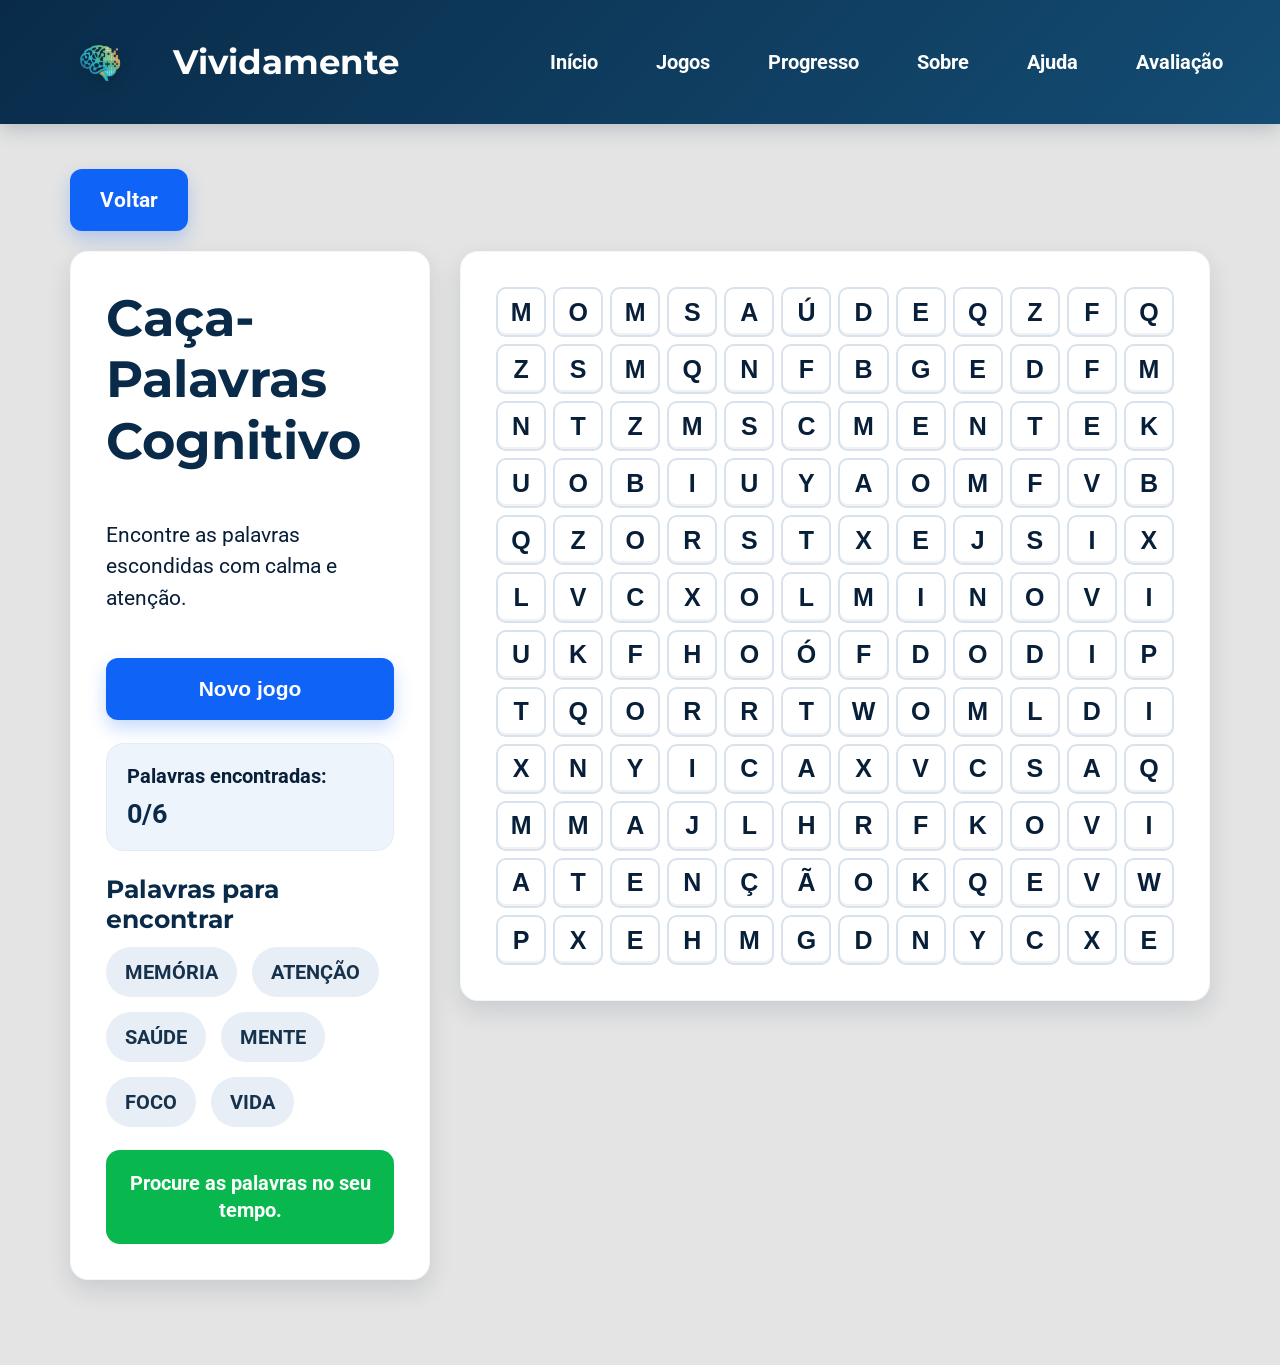
==== cacapalavras.html @ 714f973c "Vividamente" ====
<!DOCTYPE html>
<html lang="pt-br">
<head>
  <meta charset="UTF-8">
  <meta name="viewport" content="width=device-width, initial-scale=1.0">
  <title>Vividamente - Caça-Palavras Cognitivo</title>
  <link rel="stylesheet" href="styles.css">
</head>
<body>
  <header>
    <a class="brand" href="index.html" aria-label="Vividamente - Início">
      <img src="assets/logo-vividamente.png" alt="">
      <span>Vividamente</span>
    </a>
    <nav aria-label="Menu principal">
      <ul>
        <li><a href="index.html">Início</a></li>
        <li><a href="jogos.html">Jogos</a></li>
        <li><a href="progresso.html">Progresso</a></li>
        <li><a href="sobre.html">Sobre</a></li>
        <li><a href="ajuda.html">Ajuda</a></li>
        <li><a href="avaliacao.php">Avaliação</a></li>
      </ul>
    </nav>
  </header>
  <main>
    <div class="container">
      <a href="jogos.html" class="btn back-btn">Voltar</a>
      <section class="word-search-layout" aria-labelledby="word-search-title">
        <div class="card word-search-info">
          <h1 id="word-search-title">Caça-Palavras Cognitivo</h1>
          <p>Encontre as palavras escondidas com calma e atenção.</p>
          <button class="btn" id="new-word-game" type="button">Novo jogo</button>
          <div class="word-search-progress">
            <strong>Palavras encontradas:</strong>
            <span><span id="words-found">0</span>/<span id="words-total">0</span></span>
          </div>
          <div>
            <h2>Palavras para encontrar</h2>
            <ul class="word-list" id="word-list"></ul>
          </div>
          <div id="word-status" class="message word-message" role="status" aria-live="polite">
            Procure as palavras no seu tempo.
          </div>
        </div>
        <div class="card word-board-card">
          <div class="word-grid" id="word-grid" aria-label="Grade de letras do Caça-Palavras"></div>
        </div>
      </section>
    </div>
  </main>
  <script src="cacapalavras.js"></script>
</body>
</html>
---- styles.css ----
/*
 * Estilos globais para a plataforma Vividamente.
 * Paleta de cores: azul profundo, cinza claro, branco para cartoes, verde e vermelho suaves.
 * Tipografia: Montserrat/Inter/Open Sans para titulos, Roboto/Inter/Open Sans para textos.
 * Foco em acessibilidade com tamanhos de fonte grandes, alto contraste e botoes generosos.
 */

/* Importacao das fontes do Google */
@import url('https://fonts.googleapis.com/css2?family=Montserrat:wght@700&family=Inter:wght@400;700&family=Roboto:wght@400;700&display=swap');

/* Variaveis de cor para manutencao e contraste consistente */
:root {
  --color-primary: #1A5276;      /* Azul profundo */
  --color-background: #F4F6F7;   /* Cinza claro */
  --color-card: #FFFFFF;         /* Branco para cartoes */
  --color-success: #2ECC71;      /* Verde suave para feedback positivo */
  --color-error: #E74C3C;        /* Vermelho suave para erros e alertas */
  --color-text: #0D1B2A;         /* Tom escuro para textos principais */
  --color-subtext: #4A6670;      /* Tom acinzentado para subtitulos */
  --border-radius: 12px;
  --box-shadow: 0 4px 8px rgba(0, 0, 0, 0.05);
}

html, body {
  margin: 0;
  padding: 0;
  font-size: 18px; /* Corpo do texto no minimo 18px */
  font-family: 'Roboto', 'Inter', sans-serif;
  background-color: var(--color-background);
  color: var(--color-text);
}

* {
  box-sizing: border-box;
}

h1, h2, h3, h4, h5, h6 {
  font-family: 'Montserrat', 'Inter', sans-serif;
  margin: 0 0 0.5em;
  line-height: 1.2;
  color: var(--color-primary);
}

p {
  margin: 0 0 1em;
  line-height: 1.5;
  color: var(--color-text);
}

a {
  color: var(--color-primary);
  text-decoration: none;
}

header {
  background-color: var(--color-primary);
  padding: 1.2rem;
  display: flex;
  align-items: center;
  justify-content: space-between;
  color: #FFF;
}

header .logo {
  font-size: 1.5rem;
  font-weight: 700;
}

.brand {
  align-items: center;
  color: #FFF;
  display: inline-flex;
  gap: 0.65rem;
  font-family: 'Montserrat', 'Inter', sans-serif;
  font-size: 1.5rem;
  font-weight: 700;
}

.brand img {
  width: 46px;
  height: 46px;
  object-fit: contain;
  filter: drop-shadow(0 3px 6px rgba(0, 0, 0, 0.22));
}

nav ul {
  list-style: none;
  display: flex;
  gap: 1.2rem;
  margin: 0;
  padding: 0;
}

nav a {
  color: #FFF;
  font-weight: 500;
  transition: opacity 0.2s;
}

nav a:hover,
nav a:focus {
  opacity: 0.8;
}

.container {
  max-width: 1200px;
  margin: 0 auto;
  padding: 2rem 1rem;
}

/* Botoes grandes e acessiveis */
.btn {
  display: inline-block;
  background-color: var(--color-primary);
  color: #FFF;
  padding: 1rem 2rem;
  font-size: 1.1rem;
  border: none;
  border-radius: var(--border-radius);
  box-shadow: var(--box-shadow);
  cursor: pointer;
  transition: background-color 0.3s, transform 0.1s;
}

.btn:hover,
.btn:focus {
  background-color: #154360;
}

.btn:active {
  transform: translateY(1px);
}

/* Cards reutilizaveis */
.card {
  background-color: var(--color-card);
  border-radius: var(--border-radius);
  box-shadow: var(--box-shadow);
  padding: 1.5rem;
  margin-bottom: 2rem;
}

/* Layout de grade para dashboards */
.grid {
  display: grid;
  gap: 2rem;
}

/* Ajustes responsivos */
@media (min-width: 600px) {
  .grid-two {
    grid-template-columns: repeat(2, 1fr);
  }
}

@media (min-width: 900px) {
  .grid-three {
    grid-template-columns: repeat(3, 1fr);
  }
}

/* Hero Section */
.hero {
  background-color: var(--color-primary);
  color: #FFF;
  padding: 4rem 2rem;
  text-align: center;
  border-radius: 0 0 var(--border-radius) var(--border-radius);
}

.hero h1 {
  font-size: 2.5rem;
  margin-bottom: 1rem;
}

.hero p {
  font-size: 1.3rem;
  margin-bottom: 2rem;
  color: #EAF2F8;
}

.hero .btn {
  font-size: 1.2rem;
  padding: 1.2rem 2.5rem;
}

/* Dashboard de jogos */
.game-card {
  display: flex;
  flex-direction: column;
  align-items: center;
  text-align: center;
}

.game-card img,
.game-card svg {
  width: 80px;
  height: 80px;
  margin-bottom: 1rem;
  fill: var(--color-primary);
}

.game-card h3 {
  font-size: 1.5rem;
  margin-bottom: 0.5rem;
}

.game-card p {
  font-size: 1rem;
  margin-bottom: 1rem;
}

.game-card .btn {
  width: 100%;
  height: 56px; /* Altura minima de 56px conforme diretriz */
}

.checkers-card-icon {
  position: relative;
  width: 82px;
  height: 82px;
  margin-bottom: 1rem;
  background:
    linear-gradient(45deg, #E8EEF5 25%, transparent 25%),
    linear-gradient(-45deg, #E8EEF5 25%, transparent 25%),
    linear-gradient(45deg, transparent 75%, #E8EEF5 75%),
    linear-gradient(-45deg, transparent 75%, #E8EEF5 75%);
  background-color: var(--color-primary);
  background-position: 0 0, 0 41px, 41px -41px, -41px 0;
  background-size: 82px 82px;
  border-radius: 16px;
  box-shadow: var(--box-shadow);
}

.checkers-card-icon span {
  position: absolute;
  width: 28px;
  height: 28px;
  border-radius: 50%;
  box-shadow: inset 0 -4px 0 rgba(13, 27, 42, 0.18);
}

.checkers-card-icon span:first-child {
  left: 12px;
  top: 12px;
  background-color: #FFFFFF;
}

.checkers-card-icon span:last-child {
  right: 12px;
  bottom: 12px;
  background-color: #2ECC71;
}

.tic-card-icon {
  display: grid;
  grid-template-columns: repeat(2, 1fr);
  gap: 5px;
  width: 82px;
  height: 82px;
  margin-bottom: 1rem;
  padding: 7px;
  background-color: #FFF;
  border-radius: 16px;
  box-shadow: var(--box-shadow);
}

.tic-card-icon span {
  display: grid;
  place-items: center;
  background-color: #F4F6F7;
  border: 1px solid #D8E2EC;
  border-radius: 8px;
  font-size: 1.25rem;
  font-weight: 700;
}

.tic-card-icon span:nth-child(odd) {
  color: #2563EB;
}

.tic-card-icon span:nth-child(even) {
  color: #E11D48;
}

.crossword-card-icon {
  display: grid;
  grid-template-columns: repeat(3, 1fr);
  gap: 3px;
  width: 82px;
  height: 82px;
  margin-bottom: 1rem;
  padding: 6px;
  background-color: #FFF;
  border-radius: 16px;
  box-shadow: var(--box-shadow);
}

.crossword-card-icon span {
  display: grid;
  place-items: center;
  background-color: #F4F6F7;
  border: 1px solid #D8E2EC;
  border-radius: 6px;
  color: var(--color-primary);
  font-size: 1rem;
  font-weight: 700;
}

.crossword-card-icon span:empty {
  background-color: #17324D;
  border-color: #17324D;
}

.genius-card-icon {
  position: relative;
  display: grid;
  grid-template-columns: repeat(2, 1fr);
  gap: 3px;
  width: 74px;
  height: 74px;
  margin-bottom: 1rem;
  padding: 5px;
  background-color: #FFF;
  border-radius: 18px;
  box-shadow: var(--box-shadow);
}

.genius-icon-part {
  display: block;
}

.icon-red {
  background-color: #FF2D3D;
  border-radius: 14px 0 0 0;
}

.icon-green {
  background-color: #07C85C;
  border-radius: 0 14px 0 0;
}

.icon-yellow {
  background-color: #FFC400;
  border-radius: 0 0 0 14px;
}

.icon-blue {
  background-color: #2F80ED;
  border-radius: 0 0 14px 0;
}

.genius-icon-center {
  position: absolute;
  left: 50%;
  top: 50%;
  width: 24px;
  height: 24px;
  background-color: #12304A;
  border: 4px solid #FFF;
  border-radius: 50%;
  transform: translate(-50%, -50%);
}

/* Pagina do jogo da memoria */
.memory-container {
  display: flex;
  flex-direction: column;
  gap: 1rem;
  align-items: center;
}

.memory-board {
  display: grid;
  grid-template-columns: repeat(4, 1fr);
  gap: 1rem;
  max-width: 600px;
  width: 100%; /* Garante que o tabuleiro ocupe a largura disponivel */
}

.memory-card {
  width: 100%;
  padding-top: 100%; /* Quadrado responsivo */
  position: relative;
  background-color: var(--color-primary);
  border-radius: var(--border-radius);
  box-shadow: var(--box-shadow);
  cursor: pointer;
}

.memory-card .front,
.memory-card .back {
  position: absolute;
  top: 0;
  left: 0;
  right: 0;
  bottom: 0;
  display: flex;
  align-items: center;
  justify-content: center;
  font-size: 2rem;
  border-radius: var(--border-radius);
  backface-visibility: hidden;
  transition: transform 0.6s;
}

.memory-card .front {
  background-color: var(--color-card);
  transform: rotateY(180deg);
}

.memory-card.flipped .front {
  transform: rotateY(0deg);
}

.memory-card.flipped .back {
  transform: rotateY(-180deg);
}

.memory-card .back {
  background-color: var(--color-primary);
  color: #FFF;
}

/* Progresso */
.progress-grid {
  display: grid;
  gap: 2rem;
}

@media (min-width: 700px) {
  .progress-grid {
    grid-template-columns: repeat(2, 1fr);
  }
}

.progress-card {
  background-color: var(--color-card);
  border-radius: var(--border-radius);
  padding: 1.5rem;
  box-shadow: var(--box-shadow);
}

.progress-card h4 {
  margin-bottom: 0.5rem;
  font-size: 1.25rem;
  color: var(--color-primary);
}

.progress-chart {
  width: 100%;
  height: 200px;
}

/* Tabela de pilares e listas */
.list {
  list-style: none;
  padding: 0;
}

.list li {
  margin-bottom: 0.5rem;
  padding-left: 1.5rem;
  position: relative;
}

.list li::before {
  content: '\2022';
  position: absolute;
  left: 0;
  color: var(--color-primary);
  font-size: 1.5rem;
  line-height: 1;
  top: 0;
}

/* Mensagens de feedback */
.message {
  background-color: var(--color-success);
  color: #FFF;
  border-radius: var(--border-radius);
  padding: 1rem;
  margin-top: 1rem;
  text-align: center;
}

.message.error {
  background-color: var(--color-error);
}

/* Caca-Palavras Cognitivo */
.word-search-layout {
  display: grid;
  gap: 1.5rem;
}

.word-search-info {
  display: flex;
  flex-direction: column;
  gap: 1rem;
}

.word-search-info h2 {
  font-size: 1.25rem;
}

.word-search-progress {
  align-items: center;
  background-color: var(--color-background);
  border-radius: var(--border-radius);
  display: flex;
  flex-wrap: wrap;
  gap: 0.5rem;
  justify-content: space-between;
  padding: 1rem;
}

.word-search-progress span {
  color: var(--color-primary);
  font-size: 1.35rem;
  font-weight: 700;
}

.word-list {
  display: flex;
  flex-wrap: wrap;
  gap: 0.75rem;
  list-style: none;
  margin: 0;
  padding: 0;
}

.word-list li {
  background-color: #E8EEF5;
  border-radius: 999px;
  color: #17324D;
  font-weight: 700;
  padding: 0.65rem 0.95rem;
}

.word-list li.found {
  background-color: var(--color-success);
  color: #FFF;
  text-decoration: line-through;
}

.word-message {
  margin-top: 0;
}

.word-board-card {
  overflow-x: auto;
}

.word-grid {
  display: grid;
  gap: 0.35rem;
  grid-template-columns: repeat(var(--word-grid-size), minmax(34px, 1fr));
  min-width: 520px;
  touch-action: none;
  user-select: none;
}

.word-cell {
  align-items: center;
  aspect-ratio: 1;
  background-color: #FFF;
  border: 2px solid #D8E2EC;
  border-radius: 10px;
  color: var(--color-text);
  cursor: pointer;
  display: flex;
  font-size: 1.2rem;
  font-weight: 700;
  justify-content: center;
  min-height: 42px;
  transition: background-color 0.2s, border-color 0.2s, color 0.2s, transform 0.15s;
}

.word-cell:hover,
.word-cell:focus {
  border-color: var(--color-primary);
  outline: none;
}

.word-cell.selected {
  background-color: var(--color-primary);
  border-color: var(--color-primary);
  color: #FFF;
  transform: scale(1.04);
}

.word-cell.found {
  background-color: var(--color-success);
  border-color: var(--color-success);
  color: #FFF;
}

/* Damas Cognitivo */
.checkers-layout {
  display: grid;
  gap: 1.5rem;
}

.checkers-info {
  display: flex;
  flex-direction: column;
  gap: 1rem;
}

.checkers-actions {
  display: grid;
  gap: 0.75rem;
}

.checkers-actions .btn {
  min-height: 56px;
  width: 100%;
}

.checkers-stats,
.checkers-score {
  display: grid;
  gap: 0.75rem;
}

.checkers-stats div,
.checkers-score div {
  background-color: var(--color-background);
  border-radius: var(--border-radius);
  padding: 1rem;
}

.checkers-stats strong,
.checkers-score strong {
  color: var(--color-subtext);
  display: block;
  font-size: 0.95rem;
  margin-bottom: 0.25rem;
}

.checkers-stats span,
.checkers-score span {
  color: var(--color-primary);
  font-size: 1.35rem;
  font-weight: 700;
}

.checkers-message {
  margin-top: 0;
}

.checkers-board-card {
  overflow-x: auto;
}

.checkers-board {
  display: grid;
  grid-template-columns: repeat(8, 1fr);
  width: min(100%, 680px);
  min-width: 420px;
  margin: 0 auto;
  overflow: hidden;
  border: 6px solid var(--color-primary);
  border-radius: var(--border-radius);
  box-shadow: var(--box-shadow);
}

.checkers-square {
  position: relative;
  display: grid;
  place-items: center;
  aspect-ratio: 1;
  border: 0;
  cursor: pointer;
  min-height: 52px;
  padding: 0;
}

.checkers-square.light {
  background-color: #EAF2F8;
}

.checkers-square.dark {
  background-color: #6D8390;
}

.checkers-square.selected {
  box-shadow: inset 0 0 0 5px #FFC400;
}

.checkers-square.possible-move::after,
.checkers-square.capture-move::after {
  content: '';
  width: 34%;
  height: 34%;
  border-radius: 50%;
  background-color: rgba(46, 204, 113, 0.85);
}

.checkers-square.capture-move::after {
  background-color: rgba(231, 76, 60, 0.88);
  box-shadow: 0 0 0 8px rgba(231, 76, 60, 0.2);
}

.checker-piece {
  display: grid;
  place-items: center;
  width: 72%;
  height: 72%;
  border-radius: 50%;
  color: #FFF;
  font-size: 1rem;
  font-weight: 700;
  box-shadow: inset 0 -8px 0 rgba(13, 27, 42, 0.22), 0 4px 8px rgba(13, 27, 42, 0.2);
}

.checker-piece.player {
  background-color: var(--color-primary);
  border: 4px solid #D8E2EC;
}

.checker-piece.computer {
  background-color: #FFFFFF;
  border: 4px solid #17324D;
  color: #17324D;
}

.checker-piece.king::before {
  content: 'D';
}

@media (min-width: 900px) {
  .checkers-layout {
    align-items: start;
    grid-template-columns: minmax(280px, 360px) 1fr;
  }

  .checkers-actions,
  .checkers-stats,
  .checkers-score {
    grid-template-columns: repeat(2, 1fr);
  }
}

@media (max-width: 640px) {
  .checkers-board {
    min-width: 360px;
  }

  .checkers-square {
    min-height: 45px;
  }
}

/* Jogo da Velha Cognitivo */
.tic-shell {
  display: flex;
  justify-content: center;
}

.tic-panel {
  width: min(100%, 430px);
  background: linear-gradient(180deg, #FDFDFD 0%, #E5E7EC 100%);
  border-radius: 34px;
  box-shadow: 0 16px 32px rgba(13, 27, 42, 0.16);
  padding: 1.4rem;
  text-align: center;
}

.tic-badge {
  display: inline-block;
  background-color: #6C63FF;
  border: 3px solid #FFF;
  border-radius: 999px;
  box-shadow: var(--box-shadow);
  color: #FFF;
  font-size: 0.85rem;
  font-weight: 700;
  margin-bottom: 1rem;
  padding: 0.2rem 0.9rem;
}

.tic-panel h1 {
  font-size: 1.7rem;
  margin-bottom: 0.35rem;
}

.tic-panel p {
  font-size: 1rem;
  margin-bottom: 1rem;
}

.tic-turn {
  width: min(100%, 220px);
  margin: 0 auto 1rem;
  background-color: #FFF;
  border-radius: 16px;
  box-shadow: var(--box-shadow);
  padding: 0.8rem;
}

.tic-turn strong,
.tic-difficulty span {
  color: var(--color-subtext);
  display: block;
  font-size: 0.95rem;
  margin-bottom: 0.25rem;
}

.tic-turn span {
  color: var(--color-primary);
  font-size: 1.25rem;
  font-weight: 700;
}

.tic-board {
  display: grid;
  grid-template-columns: repeat(3, 1fr);
  gap: 8px;
  width: min(100%, 330px);
  aspect-ratio: 1;
  margin: 0 auto 1rem;
  padding: 12px;
  background-color: #FFF;
  border-radius: 28px;
  box-shadow: 0 10px 24px rgba(13, 27, 42, 0.12);
}

.tic-cell {
  display: grid;
  place-items: center;
  min-height: 86px;
  background-color: #F8FAFC;
  border: 2px solid #D8E2EC;
  border-radius: 10px;
  cursor: pointer;
  font-size: 2.4rem;
  font-weight: 700;
  transition: background-color 0.2s, border-color 0.2s, transform 0.15s;
}

.tic-cell:hover,
.tic-cell:focus {
  border-color: var(--color-primary);
  outline: none;
  transform: scale(1.02);
}

.tic-cell:disabled {
  cursor: not-allowed;
}

.tic-cell.x {
  color: #2563EB;
}

.tic-cell.o {
  color: #E11D48;
}

.tic-cell.winner {
  background-color: #D5F5E3;
  border-color: var(--color-success);
}

.tic-message {
  margin: 0 0 0.9rem;
}

.tic-new-game {
  width: 100%;
  min-height: 56px;
  margin-bottom: 0.75rem;
  background-color: #00A84F;
}

.tic-new-game:hover,
.tic-new-game:focus {
  background-color: #008F43;
}

.tic-difficulty {
  display: block;
  background-color: #FFF;
  border-radius: 16px;
  box-shadow: var(--box-shadow);
  padding: 0.8rem;
  text-align: left;
}

.tic-difficulty select {
  width: 100%;
  min-height: 56px;
  background-color: #F4F6F7;
  border: 2px solid #D8E2EC;
  border-radius: var(--border-radius);
  color: var(--color-text);
  font-size: 1rem;
  padding: 0 0.8rem;
}

.tic-difficulty select:focus {
  border-color: var(--color-primary);
  outline: none;
}

@media (max-width: 420px) {
  .tic-panel {
    border-radius: 24px;
    padding: 1rem;
  }

  .tic-board {
    border-radius: 22px;
    gap: 6px;
    padding: 10px;
  }

  .tic-cell {
    font-size: 2rem;
    min-height: 76px;
  }
}

/* Palavras Cruzadas Cognitivas */
.crossword-layout {
  display: grid;
  gap: 1.5rem;
}

.crossword-info,
.crossword-clues-card {
  display: flex;
  flex-direction: column;
  gap: 1rem;
}

.crossword-actions {
  display: grid;
  gap: 0.75rem;
}

.crossword-actions .btn {
  min-height: 56px;
  width: 100%;
}

.crossword-stats {
  display: grid;
  gap: 0.75rem;
}

.crossword-stats div {
  background-color: var(--color-background);
  border-radius: var(--border-radius);
  padding: 1rem;
}

.crossword-stats strong {
  color: var(--color-subtext);
  display: block;
  font-size: 0.95rem;
  margin-bottom: 0.25rem;
}

.crossword-stats span {
  color: var(--color-primary);
  font-size: 1.3rem;
  font-weight: 700;
}

.crossword-message {
  margin-top: 0;
}

.crossword-clues-card h2 {
  font-size: 1.25rem;
  margin-bottom: 0;
}

.crossword-clues {
  display: grid;
  gap: 0.75rem;
  margin: 0;
  padding-left: 1.25rem;
}

.crossword-clues li::marker {
  color: var(--color-primary);
  font-weight: 700;
}

.crossword-clues button {
  width: 100%;
  background-color: #F4F6F7;
  border: 2px solid transparent;
  border-radius: var(--border-radius);
  color: var(--color-text);
  cursor: pointer;
  font-size: 1rem;
  padding: 0.85rem;
  text-align: left;
}

.crossword-clues button strong,
.crossword-clues button span {
  display: block;
}

.crossword-clues button strong {
  color: var(--color-primary);
  margin-bottom: 0.25rem;
}

.crossword-clues li.active button {
  border-color: var(--color-primary);
  background-color: #EAF2F8;
}

.crossword-clues li.completed button {
  background-color: #D5F5E3;
  border-color: var(--color-success);
}

.crossword-board-card {
  overflow-x: auto;
}

.crossword-grid {
  display: grid;
  grid-template-columns: repeat(var(--crossword-size), 42px);
  gap: 4px;
  min-width: max-content;
}

.crossword-cell {
  position: relative;
  width: 42px;
  height: 42px;
  background-color: #FFF;
  border: 2px solid #D8E2EC;
  border-radius: 7px;
}

.crossword-cell.blocked {
  background-color: #17324D;
  border-color: #17324D;
}

.crossword-cell.active {
  background-color: #EAF2F8;
  border-color: var(--color-primary);
}

.crossword-cell.correct {
  background-color: #D5F5E3;
  border-color: var(--color-success);
}

.crossword-cell.incorrect {
  background-color: #FADBD8;
  border-color: var(--color-error);
}

.crossword-cell input {
  width: 100%;
  height: 100%;
  background-color: transparent;
  border: 0;
  color: var(--color-text);
  font-size: 1.25rem;
  font-weight: 700;
  padding: 0;
  text-align: center;
  text-transform: uppercase;
}

.crossword-cell input:focus {
  outline: 4px solid rgba(26, 82, 118, 0.2);
  outline-offset: 0;
}

.crossword-number {
  position: absolute;
  left: 4px;
  top: 2px;
  color: var(--color-subtext);
  font-size: 0.62rem;
  font-weight: 700;
  line-height: 1;
  z-index: 1;
}

@media (min-width: 980px) {
  .crossword-layout {
    align-items: start;
    grid-template-columns: minmax(280px, 360px) 1fr;
  }

  .crossword-board-card {
    grid-column: 2;
    grid-row: 1 / span 2;
  }

  .crossword-actions,
  .crossword-stats {
    grid-template-columns: repeat(2, 1fr);
  }

  .crossword-actions .btn:first-child {
    grid-column: 1 / -1;
  }
}

@media (max-width: 640px) {
  .crossword-grid {
    grid-template-columns: repeat(var(--crossword-size), 38px);
  }

  .crossword-cell {
    width: 38px;
    height: 38px;
  }

  .crossword-cell input {
    font-size: 1.05rem;
  }
}

@media (min-width: 900px) {
  .word-search-layout {
    align-items: start;
    grid-template-columns: minmax(280px, 360px) 1fr;
  }
}

@media (max-width: 640px) {
  .word-grid {
    gap: 0.25rem;
    grid-template-columns: repeat(var(--word-grid-size), 38px);
    min-width: max-content;
  }

  .word-cell {
    border-radius: 8px;
    font-size: 1rem;
    min-height: 38px;
    width: 38px;
  }
}

/* Genius Cognitivo */
.back-btn {
  margin-bottom: 1rem;
}

.genius-shell {
  display: flex;
  justify-content: center;
}

.genius-panel {
  width: min(100%, 430px);
  background: linear-gradient(180deg, #FDFDFD 0%, #E5E7EC 100%);
  border-radius: 34px;
  box-shadow: 0 16px 32px rgba(13, 27, 42, 0.16);
  padding: 1.4rem;
  text-align: center;
}

.genius-panel h1 {
  font-size: 1.8rem;
  margin-bottom: 0.3rem;
}

.genius-panel p {
  font-size: 1rem;
  margin-bottom: 1rem;
}

.genius-level-card {
  width: min(100%, 210px);
  margin: 0 auto 1rem;
  background-color: #FFF;
  border-radius: 18px;
  box-shadow: var(--box-shadow);
  padding: 0.85rem 1rem;
}

.genius-level-card span {
  display: block;
  color: var(--color-subtext);
  font-size: 0.95rem;
  margin-bottom: 0.25rem;
}

.genius-level-card strong {
  color: #2F80ED;
  display: block;
  font-size: 2.4rem;
  line-height: 1;
}

.genius-board {
  position: relative;
  display: grid;
  grid-template-columns: repeat(2, 1fr);
  gap: 8px;
  width: min(100%, 330px);
  aspect-ratio: 1;
  margin: 0 auto 1rem;
  padding: 12px;
  background-color: #FFF;
  border-radius: 44px;
  box-shadow: inset 0 0 0 1px rgba(13, 27, 42, 0.04), 0 10px 24px rgba(13, 27, 42, 0.12);
}

.genius-pad {
  min-height: 112px;
  border: 0;
  color: transparent;
  cursor: pointer;
  overflow: hidden;
  position: relative;
  transition: filter 0.25s, transform 0.2s, box-shadow 0.25s;
}

.genius-pad span {
  position: absolute;
  width: 1px;
  height: 1px;
  overflow: hidden;
  clip: rect(0, 0, 0, 0);
}

.genius-red {
  background-color: #FF2D3D;
  border-radius: 32px 0 0 0;
}

.genius-green {
  background-color: #07C85C;
  border-radius: 0 32px 0 0;
}

.genius-yellow {
  background-color: #FFC400;
  border-radius: 0 0 0 32px;
}

.genius-blue {
  background-color: #2F80ED;
  border-radius: 0 0 32px 0;
}

.genius-pad:focus {
  outline: 4px solid var(--color-primary);
  outline-offset: 3px;
  z-index: 2;
}

.genius-pad.is-active {
  filter: brightness(1.38) saturate(1.25);
  transform: scale(1.02);
  box-shadow: inset 0 0 30px rgba(255, 255, 255, 0.65);
  z-index: 1;
}

.genius-center {
  position: absolute;
  left: 50%;
  top: 50%;
  display: grid;
  place-items: center;
  width: 82px;
  height: 82px;
  background-color: #12304A;
  border: 8px solid #FFF;
  border-radius: 50%;
  color: #FFF;
  font-size: 0.72rem;
  font-weight: 700;
  letter-spacing: 0;
  transform: translate(-50%, -50%);
  z-index: 3;
}

.genius-actions {
  display: grid;
  gap: 0.75rem;
  margin-bottom: 0.8rem;
}

.genius-actions .btn {
  min-height: 56px;
  width: 100%;
}

.btn-secondary {
  background-color: #E8EEF5;
  color: #17324D;
}

.btn-secondary:hover,
.btn-secondary:focus {
  background-color: #D8E2EC;
}

.btn:disabled,
.genius-pad:disabled {
  cursor: not-allowed;
}

.genius-pad:disabled {
  opacity: 1;
}

.genius-score {
  align-items: center;
  background-color: #FFF;
  border-radius: 14px;
  color: #17324D;
  display: flex;
  gap: 0.5rem;
  justify-content: center;
  margin-bottom: 0.8rem;
  padding: 0.75rem;
}

.genius-score span {
  color: #2F80ED;
  font-size: 1.35rem;
  font-weight: 700;
}

.genius-message {
  margin-top: 0;
  font-size: 1rem;
}

@media (max-width: 420px) {
  .genius-panel {
    border-radius: 24px;
    padding: 1rem;
  }

  .genius-board {
    border-radius: 34px;
    gap: 6px;
    padding: 10px;
  }

  .genius-center {
    width: 70px;
    height: 70px;
    border-width: 7px;
  }
}

/* Atualizacao visual acessivel inspirada nos paineis do app */
:root {
  --color-primary: #092B49;
  --color-background: #E4E4E4;
  --color-card: #FFFFFF;
  --color-success: #08B84F;
  --color-error: #D64545;
  --color-text: #071F38;
  --color-subtext: #51606F;
  --color-action: #0F63F6;
  --color-action-hover: #0B4FCB;
  --color-panel: #A9A7AC;
  --color-panel-soft: #EEF4FC;
  --color-purple: #6757F5;
  --color-orange: #FF6A00;
  --border-radius: 18px;
  --box-shadow: 0 10px 24px rgba(7, 31, 56, 0.12);
}

html,
body {
  font-size: 20px;
  background-color: var(--color-background);
}

body {
  min-height: 100vh;
}

header {
  background: linear-gradient(135deg, #092B49 0%, #144C73 100%);
  box-shadow: 0 6px 18px rgba(7, 31, 56, 0.18);
  padding: 1rem clamp(1rem, 4vw, 2rem);
}

header .logo {
  font-family: 'Montserrat', 'Inter', sans-serif;
  font-size: 1.7rem;
  letter-spacing: 0;
}

.brand {
  color: #FFF;
  font-size: 1.7rem;
  letter-spacing: 0;
}

.brand:hover,
.brand:focus {
  opacity: 0.95;
}

.brand img {
  width: 120px;
  height: 84px;
  object-fit: contain;
}

nav a {
  border-radius: 999px;
  font-size: 1rem;
  font-weight: 700;
  padding: 0.55rem 0.85rem;
}

nav a:hover,
nav a:focus {
  background-color: rgba(255, 255, 255, 0.16);
  opacity: 1;
}

h1 {
  font-size: clamp(2rem, 4vw, 3rem);
}

h2 {
  font-size: clamp(1.55rem, 3vw, 2.1rem);
}

h3 {
  font-size: 1.55rem;
}

p {
  font-size: 1.05rem;
}

.container {
  max-width: 1220px;
  padding: 2.25rem clamp(1rem, 4vw, 2rem);
}

.container > h1 + p {
  color: var(--color-subtext);
  font-size: 1.15rem;
  line-height: 1.55;
  max-width: 780px;
  margin-bottom: 1.7rem;
}

.btn {
  align-items: center;
  background-color: var(--color-action);
  border-radius: 12px;
  box-shadow: 0 8px 18px rgba(15, 99, 246, 0.24);
  display: inline-flex;
  font-size: 1.05rem;
  font-weight: 700;
  justify-content: center;
  min-height: 58px;
  padding: 0.95rem 1.5rem;
}

.btn:hover,
.btn:focus {
  background-color: var(--color-action-hover);
  outline: 4px solid rgba(18, 98, 241, 0.2);
  outline-offset: 2px;
}

.btn-secondary {
  background-color: #E8EEF5;
  box-shadow: none;
  color: #17324D;
}

.btn-secondary:hover,
.btn-secondary:focus {
  background-color: #D8E2EC;
}

.card,
.progress-card {
  border: 1px solid rgba(7, 31, 56, 0.04);
  border-radius: 18px;
  box-shadow: var(--box-shadow);
  padding: clamp(1.25rem, 3vw, 1.75rem);
}

.hero {
  background:
    radial-gradient(circle at 50% 30%, rgba(255, 255, 255, 0.62), transparent 28%),
    linear-gradient(180deg, #DDD2F6 0%, #ACAAB1 100%);
  border-radius: 0 0 28px 28px;
  color: var(--color-text);
  padding: clamp(3rem, 8vw, 6rem) 1.5rem;
}

.hero h1 {
  color: var(--color-primary);
  font-size: clamp(2.3rem, 5vw, 4rem);
  margin-bottom: 1rem;
}

.hero p {
  color: var(--color-text);
  font-size: clamp(1.15rem, 2.2vw, 1.45rem);
  max-width: 860px;
  margin-left: auto;
  margin-right: auto;
}

.hero .btn {
  background-color: var(--color-action);
  color: #FFF;
  min-width: 250px;
}

.grid {
  gap: 1.5rem;
}

.game-card {
  border-radius: 20px;
  display: grid;
  grid-template-rows: auto 118px auto 1fr auto;
  justify-items: center;
  gap: 0.65rem;
  min-height: 330px;
  max-width: 320px;
  width: 100%;
  padding: 1.45rem 1.45rem 1.35rem;
  background: linear-gradient(180deg, #FFFFFF 0%, #F7F9FC 100%);
}

.game-card h3 {
  color: var(--color-primary);
  font-size: 1.35rem;
  line-height: 1.18;
  margin-bottom: 0;
  min-height: 3.55rem;
  display: grid;
  place-items: center;
  max-width: 100%;
  overflow-wrap: break-word;
  text-wrap: balance;
  text-align: center;
  width: 100%;
}

.game-card p {
  font-size: 1.05rem;
  line-height: 1.5;
  margin-bottom: 0;
  max-width: 34ch;
  padding-bottom: 0;
  text-align: center;
  width: 100%;
}

.game-card .btn {
  align-self: center;
  border-radius: 12px;
  height: 60px;
  margin-top: 0.8rem;
  width: 100%;
  max-width: 100%;
}

.game-card::before {
  content: '';
  width: 56px;
  height: 5px;
  background-color: var(--color-purple);
  border: 3px solid #FFFFFF;
  border-radius: 999px;
  box-shadow: 0 3px 0 rgba(7, 31, 56, 0.18);
  margin-bottom: 0.45rem;
}

.game-card > [aria-hidden="true"] {
  margin-top: 0.25rem;
}

.game-card > div[style*="font-size"] {
  line-height: 1;
}

.game-card .genius-card-icon,
.game-card .checkers-card-icon,
.game-card .tic-card-icon,
.game-card .crossword-card-icon {
  align-self: center;
  transform: scale(1.2);
  transform-origin: center;
  margin-bottom: 0;
}

.grid-two {
  align-items: stretch;
  grid-template-columns: repeat(auto-fit, minmax(min(100%, 280px), 320px));
  justify-content: center;
}

.crossword-game-card .crossword-card-icon,
.crossword-game-card h3,
.crossword-game-card p,
.crossword-game-card .btn {
  justify-self: center;
  margin-left: auto;
  margin-right: auto;
}

.crossword-game-card {
  align-content: start;
  background: linear-gradient(180deg, #FFFFFF 0%, #F8FAFC 100%);
  border: 1px solid #E1E8F0;
  border-radius: 18px;
  box-shadow: 0 14px 30px rgba(7, 31, 56, 0.12);
  gap: 1.05rem;
  grid-template-rows: auto auto auto 1fr auto;
  min-height: 388px;
  padding: 1.85rem 1.65rem 1.5rem;
}

.crossword-game-card::before {
  margin-bottom: 0.45rem;
}

.crossword-game-card .crossword-card-icon {
  background-color: #FFFFFF;
  border: 1px solid #E1E8F0;
  border-radius: 18px;
  box-shadow: 0 12px 26px rgba(7, 31, 56, 0.10);
  display: grid;
  gap: 5px;
  grid-template-columns: repeat(3, 1fr);
  grid-template-rows: repeat(3, 1fr);
  height: 96px;
  margin-bottom: 0.25rem;
  padding: 8px;
  transform: none;
  width: 96px;
}

.crossword-game-card .crossword-card-icon span {
  aspect-ratio: 1;
  background-color: #F7FAFC;
  border: 1px solid #D7E2EC;
  border-radius: 8px;
  color: #092B49;
  display: grid;
  font-size: 1.05rem;
  font-weight: 700;
  line-height: 1;
  place-items: center;
}

.crossword-game-card .crossword-card-icon span:empty {
  background-color: #17324D;
  border-color: #17324D;
}

.crossword-game-card h3 {
  color: #092B49;
  display: block;
  font-size: 1.45rem;
  line-height: 1.2;
  margin: 0;
  max-width: 270px;
  min-height: 0;
  text-align: center;
  width: 100%;
}

.crossword-game-card p {
  color: #0D1B2A;
  font-size: 1rem;
  line-height: 1.55;
  margin: 0;
  max-width: 250px;
  text-align: center;
  width: 100%;
}

.crossword-game-card .btn {
  align-items: center;
  background: linear-gradient(180deg, #2563EB 0%, #1E5FDB 100%);
  border-radius: 14px;
  box-shadow: 0 10px 20px rgba(37, 99, 235, 0.22);
  display: inline-flex;
  font-size: 1rem;
  font-weight: 700;
  height: 58px;
  justify-content: center;
  margin-top: 0.35rem;
  max-width: 240px;
  padding: 0 1.25rem;
  width: 100%;
}

.message {
  background-color: var(--color-success);
  border-radius: 14px;
  font-size: 1rem;
  font-weight: 700;
  line-height: 1.35;
}

.message.error {
  background-color: var(--color-error);
}

.memory-container,
.word-search-info,
.checkers-info,
.crossword-info,
.crossword-clues-card {
  gap: 1.15rem;
}

.word-search-progress,
.checkers-stats div,
.checkers-score div,
.crossword-stats div,
.tic-turn,
.genius-level-card,
.genius-score {
  background-color: var(--color-panel-soft);
  border: 1px solid rgba(7, 31, 56, 0.04);
}

.genius-panel,
.tic-panel {
  background: linear-gradient(180deg, #FDFDFD 0%, #E4E8F0 100%);
  border: 1px solid rgba(255, 255, 255, 0.7);
  box-shadow: 0 18px 36px rgba(7, 31, 56, 0.18);
}

.genius-shell,
.tic-shell {
  background-color: var(--color-panel);
  border-radius: 18px;
  padding: clamp(0.8rem, 2.5vw, 1.25rem);
}

.tic-badge,
.genius-center {
  box-shadow: 0 6px 14px rgba(7, 31, 56, 0.2);
}

.tic-badge {
  background-color: var(--color-purple);
}

.genius-panel h1,
.tic-panel h1 {
  color: var(--color-purple);
  text-transform: uppercase;
}

.tic-new-game,
.genius-actions .btn:first-child {
  background-color: var(--color-success);
  box-shadow: 0 8px 18px rgba(0, 168, 79, 0.2);
}

.tic-new-game:hover,
.tic-new-game:focus,
.genius-actions .btn:first-child:hover,
.genius-actions .btn:first-child:focus {
  background-color: #008F43;
}

.checkers-actions .btn:first-child {
  background-color: var(--color-orange);
  box-shadow: 0 8px 18px rgba(255, 106, 0, 0.18);
}

.checkers-actions .btn:first-child:hover,
.checkers-actions .btn:first-child:focus {
  background-color: #E85F00;
}

.memory-card,
.word-cell,
.checkers-square,
.tic-cell,
.crossword-cell {
  box-shadow: inset 0 -2px 0 rgba(7, 31, 56, 0.06);
}

.memory-card .front,
.memory-card .back {
  font-size: clamp(2rem, 6vw, 3rem);
}

.word-cell {
  font-size: 1.25rem;
  min-height: 48px;
}

.crossword-cell input {
  font-size: 1.35rem;
}

.checkers-board {
  border-color: var(--color-primary);
}

.checkers-square.dark {
  background-color: #A95A15;
}

.checkers-square.light {
  background-color: #FFF4D6;
}

@media (max-width: 720px) {
  header {
    align-items: flex-start;
    flex-direction: column;
    gap: 0.8rem;
  }

  nav ul {
    flex-wrap: wrap;
    gap: 0.45rem;
  }

  nav a {
    background-color: rgba(255, 255, 255, 0.12);
    display: inline-block;
  }

  html,
  body {
    font-size: 18px;
  }

  .game-card {
    grid-template-rows: auto 108px auto 1fr auto;
    min-height: 330px;
  }

  .game-card h3 {
    font-size: 1.2rem;
  }

  .crossword-game-card {
    gap: 0.9rem;
    min-height: 368px;
    padding: 1.5rem 1.25rem 1.35rem;
  }

  .crossword-game-card .crossword-card-icon {
    height: 88px;
    width: 88px;
  }

  .crossword-game-card h3 {
    font-size: 1.3rem;
  }

  .crossword-game-card p {
    font-size: 0.98rem;
    max-width: 230px;
  }

  .crossword-game-card .btn {
    height: 56px;
    max-width: 230px;
  }
}

/* Avaliacao da plataforma */
.pagina-avaliacao .form-avaliacao {
  display: flex;
  flex-direction: column;
  gap: 28px;
  max-width: 1100px;
}

.pagina-avaliacao .legenda-likert {
  background-color: #EEF4FC;
  border: 2px solid #CFDEED;
  border-radius: var(--border-radius);
  padding: clamp(1.25rem, 3vw, 1.7rem);
}

.pagina-avaliacao .legenda-likert h2 {
  font-size: 1.45rem;
  margin-bottom: 0.8rem;
}

.pagina-avaliacao .legenda-likert p {
  display: inline-block;
  font-size: 1rem;
  margin: 0.25rem 1.2rem 0.25rem 0;
}

.pagina-avaliacao .pergunta {
  background-color: #FFF;
  border: 0;
  border-radius: 18px;
  box-shadow: 0 10px 25px rgba(7, 31, 56, 0.08);
  display: flow-root;
  margin: 0;
  min-width: 0;
  padding: 28px;
}

.pagina-avaliacao .pergunta legend {
  color: #002B4F;
  display: block;
  float: left;
  font-size: 1.35rem;
  font-weight: 700;
  line-height: 1.4;
  margin-bottom: 22px;
  padding: 0;
  width: 100%;
}

.pagina-avaliacao .pergunta legend::after {
  clear: both;
  content: "";
  display: block;
}

.pagina-avaliacao .opcoes-likert {
  clear: both;
  display: grid;
  gap: 16px;
  grid-template-columns: repeat(5, minmax(0, 1fr));
  width: 100%;
}

.pagina-avaliacao .opcoes-likert label {
  align-items: center;
  background-color: #F7FBFF;
  border: 2px solid #D5E3F0;
  border-radius: 14px;
  cursor: pointer;
  display: flex;
  font-size: 1.05rem;
  gap: 10px;
  justify-content: center;
  line-height: 1.3;
  min-height: 96px;
  padding: 18px 14px;
  text-align: center;
  transition: background-color 0.2s ease, border-color 0.2s ease, box-shadow 0.2s ease, transform 0.2s ease;
}

.pagina-avaliacao .opcoes-likert label:hover {
  background-color: #EAF4FF;
  border-color: #7AB6E8;
  transform: translateY(-2px);
}

.pagina-avaliacao .opcoes-likert label:focus-within {
  border-color: var(--color-action);
  outline: 3px solid rgba(15, 99, 246, 0.18);
}

.pagina-avaliacao .opcoes-likert label:has(input[type="radio"]:checked) {
  background-color: #D9EFFF;
  border-color: #0077CC;
  box-shadow: 0 0 0 3px rgba(0, 119, 204, 0.15);
}

.pagina-avaliacao .opcoes-likert input[type="radio"] {
  accent-color: var(--color-action);
  flex-shrink: 0;
  height: 24px;
  margin: 0;
  width: 24px;
}

.pagina-avaliacao .btn-enviar-avaliacao {
  font-size: 1.2rem;
  margin: 0.7rem 0 2rem;
  min-height: 68px;
  width: min(100%, 360px);
}

@media (max-width: 980px) {
  .pagina-avaliacao header {
    align-items: flex-start;
    flex-direction: column;
    gap: 0.8rem;
  }

  .pagina-avaliacao nav ul {
    flex-wrap: wrap;
    gap: 0.45rem;
  }

  .pagina-avaliacao nav a {
    background-color: rgba(255, 255, 255, 0.12);
    display: inline-block;
  }
}

@media (max-width: 1000px) {
  .pagina-avaliacao .opcoes-likert {
    grid-template-columns: repeat(2, minmax(0, 1fr));
  }

  .pagina-avaliacao .btn-enviar-avaliacao {
    width: 100%;
  }
}

@media (max-width: 600px) {
  .pagina-avaliacao .pergunta {
    padding: 22px;
  }

  .pagina-avaliacao .pergunta legend {
    font-size: 1.2rem;
    margin-bottom: 18px;
  }

  .pagina-avaliacao .opcoes-likert {
    grid-template-columns: 1fr;
  }

  .pagina-avaliacao .opcoes-likert label {
    justify-content: flex-start;
    min-height: 70px;
    text-align: left;
  }
}
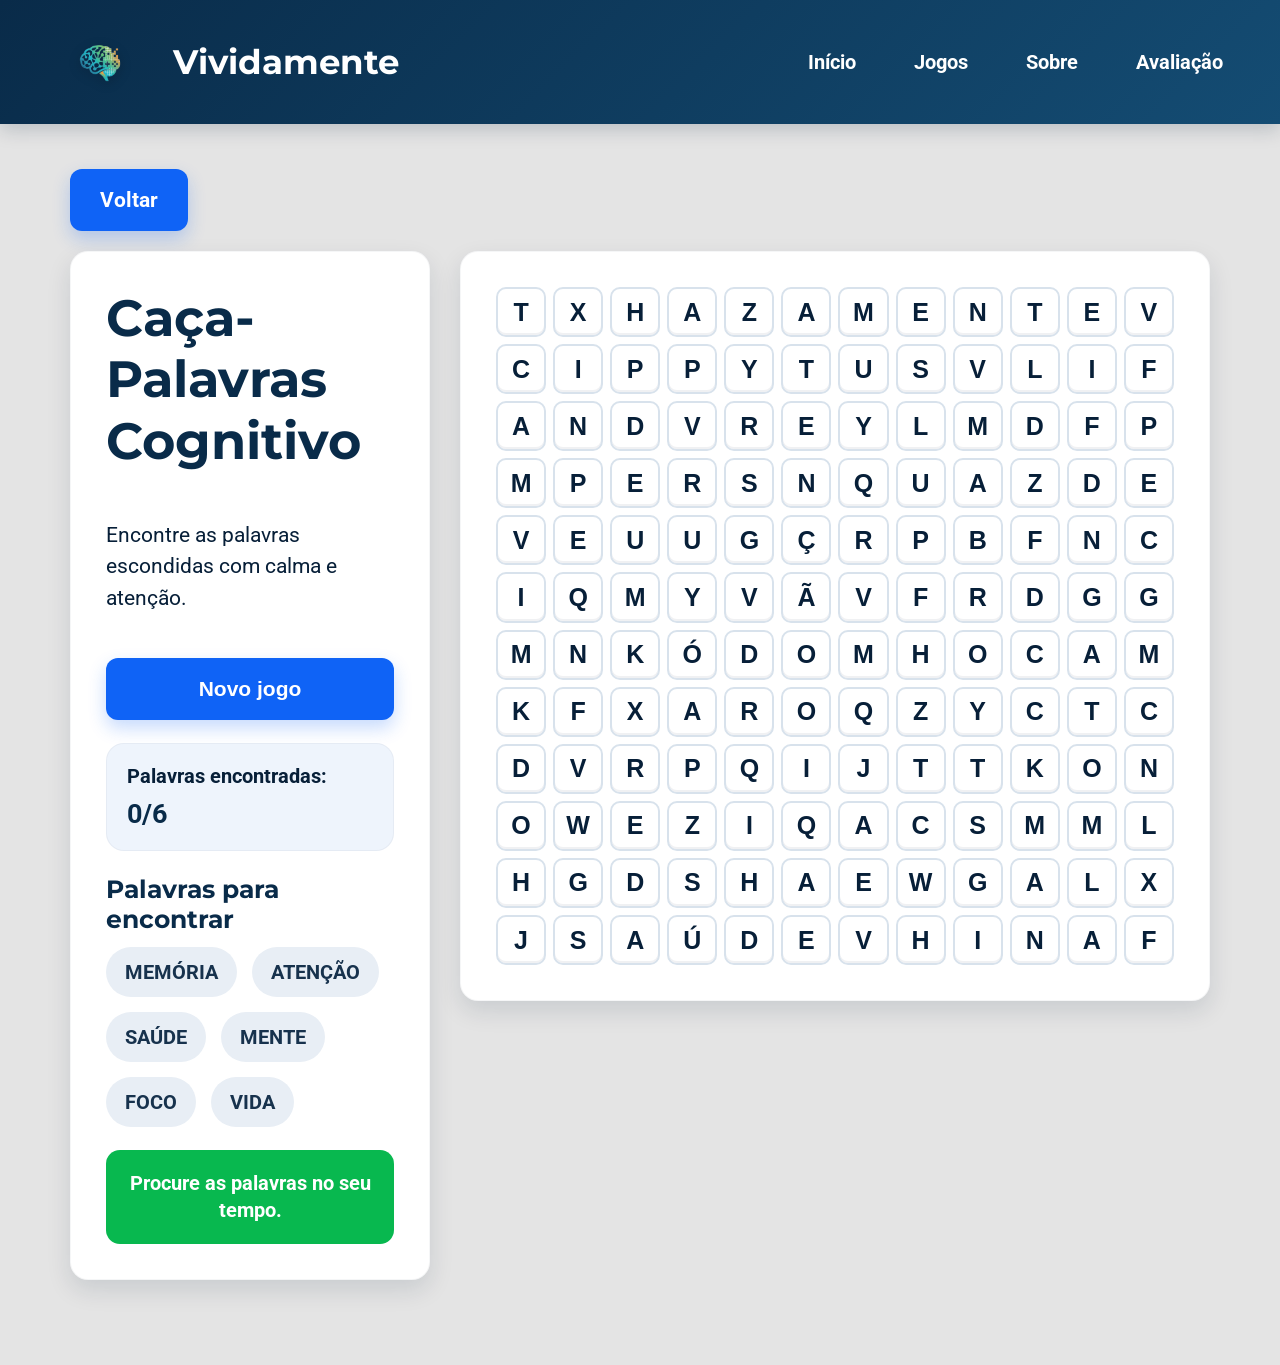
==== commit 0ccf7b99: "Commit inicial - Vividamente V4" ====
--- a/cacapalavras.html
+++ b/cacapalavras.html
@@ -8,18 +8,16 @@
 </head>
 <body>
   <header>
-    <a class="brand" href="index.html" aria-label="Vividamente - Início">
+    <a class="brand" href="index.html" aria-label="Vividamente - In&iacute;cio">
       <img src="assets/logo-vividamente.png" alt="">
       <span>Vividamente</span>
     </a>
     <nav aria-label="Menu principal">
       <ul>
-        <li><a href="index.html">Início</a></li>
+        <li><a href="index.html">In&iacute;cio</a></li>
         <li><a href="jogos.html">Jogos</a></li>
-        <li><a href="progresso.html">Progresso</a></li>
         <li><a href="sobre.html">Sobre</a></li>
-        <li><a href="ajuda.html">Ajuda</a></li>
-        <li><a href="avaliacao.php">Avaliação</a></li>
+        <li><a href="avaliacao.php">Avalia&ccedil;&atilde;o</a></li>
       </ul>
     </nav>
   </header>
@@ -52,3 +50,6 @@
   <script src="cacapalavras.js"></script>
 </body>
 </html>
+
+
+
--- a/styles.css
+++ b/styles.css
@@ -1,4 +1,4 @@
-/*
+﻿/*
  * Estilos globais para a plataforma Vividamente.
  * Paleta de cores: azul profundo, cinza claro, branco para cartoes, verde e vermelho suaves.
  * Tipografia: Montserrat/Inter/Open Sans para titulos, Roboto/Inter/Open Sans para textos.
@@ -422,35 +422,6 @@
   color: #FFF;
 }
 
-/* Progresso */
-.progress-grid {
-  display: grid;
-  gap: 2rem;
-}
-
-@media (min-width: 700px) {
-  .progress-grid {
-    grid-template-columns: repeat(2, 1fr);
-  }
-}
-
-.progress-card {
-  background-color: var(--color-card);
-  border-radius: var(--border-radius);
-  padding: 1.5rem;
-  box-shadow: var(--box-shadow);
-}
-
-.progress-card h4 {
-  margin-bottom: 0.5rem;
-  font-size: 1.25rem;
-  color: var(--color-primary);
-}
-
-.progress-chart {
-  width: 100%;
-  height: 200px;
-}
 
 /* Tabela de pilares e listas */
 .list {
@@ -925,8 +896,10 @@
 
 /* Palavras Cruzadas Cognitivas */
 .crossword-layout {
+  align-items: start;
   display: grid;
   gap: 1.5rem;
+  grid-template-columns: minmax(0, 1fr);
 }
 
 .crossword-info,
@@ -934,6 +907,8 @@
   display: flex;
   flex-direction: column;
   gap: 1rem;
+  min-width: 0;
+  width: 100%;
 }
 
 .crossword-actions {
@@ -981,7 +956,7 @@
 
 .crossword-clues {
   display: grid;
-  gap: 0.75rem;
+  gap: 0.85rem;
   margin: 0;
   padding-left: 1.25rem;
 }
@@ -995,11 +970,13 @@
   width: 100%;
   background-color: #F4F6F7;
   border: 2px solid transparent;
-  border-radius: var(--border-radius);
+  border-radius: 12px;
   color: var(--color-text);
   cursor: pointer;
   font-size: 1rem;
-  padding: 0.85rem;
+  line-height: 1.35;
+  min-height: 74px;
+  padding: 0.9rem 1rem;
   text-align: left;
 }
 
@@ -1025,6 +1002,7 @@
 
 .crossword-board-card {
   overflow-x: auto;
+  width: 100%;
 }
 
 .crossword-grid {
@@ -1092,28 +1070,91 @@
   z-index: 1;
 }
 
-@media (min-width: 980px) {
-  .crossword-layout {
-    align-items: start;
-    grid-template-columns: minmax(280px, 360px) 1fr;
-  }
-
-  .crossword-board-card {
-    grid-column: 2;
-    grid-row: 1 / span 2;
-  }
-
-  .crossword-actions,
-  .crossword-stats {
-    grid-template-columns: repeat(2, 1fr);
-  }
-
-  .crossword-actions .btn:first-child {
-    grid-column: 1 / -1;
+.crossword-page .container {
+  max-width: min(1800px, 98vw);
+}
+
+.crossword-page {
+  overflow-x: hidden;
+}
+
+.crossword-page .crossword-info h1 {
+  line-height: 1.08;
+  overflow-wrap: anywhere;
+}
+
+@media (min-width: 1024px) {
+  .crossword-page .crossword-layout {
+    display: grid;
+    gap: 1.5rem;
+    grid-template-columns: minmax(250px, 320px) minmax(520px, 1fr) minmax(320px, 420px);
+  }
+
+  .crossword-page .crossword-info {
+    grid-column: 1 / 2;
+  }
+
+  .crossword-page .crossword-board-card {
+    grid-column: 2 / 3;
+    min-width: 0;
+  }
+
+  .crossword-page .crossword-clues-card {
+    grid-column: 3 / 4;
+    font-size: 1.06rem;
+    gap: 1.1rem;
+    max-height: calc(100vh - 130px);
+    overflow-y: auto;
+    position: sticky;
+    top: 1rem;
+    width: 100%;
+    padding: 1.25rem;
+  }
+
+  .crossword-page .crossword-actions,
+  .crossword-page .crossword-stats {
+    grid-template-columns: repeat(2, minmax(0, 1fr));
+  }
+
+  .crossword-page .crossword-clues {
+    grid-template-columns: 1fr;
+    padding-left: 1.25rem;
+  }
+
+  .crossword-page .crossword-clues button {
+    font-size: 1.05rem;
+    min-height: 82px;
+    padding: 1rem 1.1rem;
+  }
+}
+
+@media (max-width: 1023px) {
+  .crossword-page .crossword-layout {
+    grid-template-columns: minmax(0, 1fr);
+  }
+
+  .crossword-page .crossword-clues-card {
+    max-height: none;
+    position: static;
   }
 }
 
 @media (max-width: 640px) {
+  .crossword-page .container {
+    max-width: 100vw;
+    padding-inline: 0.75rem;
+  }
+
+  .crossword-page .crossword-info h1 {
+    font-size: clamp(2rem, 8.5vw, 2.8rem);
+  }
+
+  .crossword-page .crossword-board-card {
+    max-width: 100%;
+    min-width: 0;
+    padding: 1rem;
+  }
+
   .crossword-grid {
     grid-template-columns: repeat(var(--crossword-size), 38px);
   }
@@ -1381,16 +1422,25 @@
 body {
   font-size: 20px;
   background-color: var(--color-background);
+  margin: 0;
+  padding: 0;
+  width: 100%;
+  min-height: 100%;
 }
 
 body {
   min-height: 100vh;
+  margin: 0;
+  overflow-x: hidden;
 }
 
 header {
   background: linear-gradient(135deg, #092B49 0%, #144C73 100%);
   box-shadow: 0 6px 18px rgba(7, 31, 56, 0.18);
+  margin-top: 0;
   padding: 1rem clamp(1rem, 4vw, 2rem);
+  top: 0;
+  width: 100%;
 }
 
 header .logo {
@@ -1489,8 +1539,7 @@
   background-color: #D8E2EC;
 }
 
-.card,
-.progress-card {
+.card {
   border: 1px solid rgba(7, 31, 56, 0.04);
   border-radius: 18px;
   box-shadow: var(--box-shadow);
@@ -1599,11 +1648,100 @@
 .game-card .genius-card-icon,
 .game-card .checkers-card-icon,
 .game-card .tic-card-icon,
-.game-card .crossword-card-icon {
+.game-card .crossword-card-icon,
+.game-card .memory-card-icon,
+.game-card .wordsearch-card-icon,
+.game-card .memory-card-illustration {
   align-self: center;
   transform: scale(1.2);
   transform-origin: center;
   margin-bottom: 0;
+}
+
+.memory-card-illustration {
+  display: block;
+  height: 92px;
+  width: 92px;
+}
+
+.memory-card-icon {
+  display: grid;
+  grid-template-columns: repeat(2, 1fr);
+  gap: 8px;
+  width: 82px;
+  height: 82px;
+  margin-bottom: 1rem;
+  padding: 8px;
+  background-color: #FFFFFF;
+  border-radius: 16px;
+  box-shadow: var(--box-shadow);
+}
+
+.memory-card-icon span {
+  display: block;
+  width: 100%;
+  height: 100%;
+  border-radius: 8px;
+  box-shadow: inset 0 -2px 0 rgba(7, 31, 56, 0.12);
+  position: relative;
+}
+
+.memory-card-icon span:first-child {
+  background-color: #5AA0E6;
+}
+
+.memory-card-icon span:last-child {
+  background-color: #E87695;
+}
+
+.memory-card-icon span:first-child::after {
+  content: '';
+  position: absolute;
+  left: 50%;
+  top: 50%;
+  width: 0;
+  height: 0;
+  border-left: 11px solid transparent;
+  border-right: 11px solid transparent;
+  border-bottom: 18px solid #F4D88B;
+  transform: translate(-50%, -40%);
+}
+
+.memory-card-icon span:last-child::after {
+  content: '';
+  position: absolute;
+  left: 50%;
+  top: 50%;
+  width: 22px;
+  height: 22px;
+  background-color: #67C7A8;
+  border-radius: 4px;
+  transform: translate(-50%, -50%);
+}
+
+.wordsearch-card-icon {
+  display: grid;
+  grid-template-columns: repeat(2, 1fr);
+  gap: 6px;
+  width: 82px;
+  height: 82px;
+  margin-bottom: 1rem;
+  padding: 8px;
+  background-color: #FFFFFF;
+  border-radius: 16px;
+  box-shadow: var(--box-shadow);
+}
+
+.wordsearch-card-icon span {
+  align-items: center;
+  background-color: #EEF4FC;
+  border: 1px solid #D7E2EC;
+  border-radius: 8px;
+  color: #092B49;
+  display: flex;
+  font-size: 0.95rem;
+  font-weight: 700;
+  justify-content: center;
 }
 
 .grid-two {
@@ -2043,3 +2181,274 @@
     text-align: left;
   }
 }
+
+/* Correção de layout no topo da página de avaliação:
+ * garante que o header fique colado no topo sem faixa branca/cinza.
+ */
+.pagina-avaliacao {
+  margin: 0 !important;
+  min-height: 100%;
+  overflow-x: hidden;
+  padding: 0 !important;
+  width: 100%;
+}
+
+.pagina-avaliacao main,
+.pagina-avaliacao .container {
+  margin-top: 0 !important;
+  padding-top: 0;
+}
+
+.pagina-avaliacao > header {
+  margin-top: 0 !important;
+  top: 0;
+}
+
+/* Navbar administrativa compartilhada (Bootstrap). */
+.navbar .container-md {
+  align-items: center;
+  display: flex;
+  gap: 1rem;
+  justify-content: space-between;
+}
+
+.navbar .navbar-nav {
+  align-items: center;
+  flex-direction: row;
+  flex-wrap: wrap;
+  gap: 0.35rem 1rem;
+  justify-content: flex-end;
+}
+
+.navbar .nav-link {
+  white-space: nowrap;
+}
+
+@media (max-width: 640px) {
+  .navbar .container-md {
+    align-items: flex-start;
+    flex-direction: column;
+  }
+
+  .navbar .navbar-nav {
+    justify-content: flex-start;
+    width: 100%;
+  }
+}
+
+/* Ajustes gerais para mobile sem impactar desktop */
+@media (max-width: 900px) {
+  body {
+    overflow-x: hidden;
+  }
+
+  .container {
+    max-width: 100%;
+    padding: 1rem 0.85rem;
+  }
+
+  main .card {
+    margin-bottom: 1rem;
+    padding: 1rem;
+  }
+
+  .btn {
+    min-height: 52px;
+    width: 100%;
+  }
+
+  .hero {
+    border-radius: 0 0 18px 18px;
+    padding: 2rem 1rem;
+  }
+
+  .hero h1 {
+    font-size: clamp(1.8rem, 8vw, 2.3rem);
+    line-height: 1.15;
+  }
+
+  .hero p {
+    font-size: 1rem;
+  }
+}
+
+@media (max-width: 768px) {
+  header {
+    align-items: stretch;
+    flex-direction: column;
+    gap: 0.75rem;
+    padding: 0.9rem 0.8rem;
+  }
+
+  .brand {
+    font-size: 1.2rem;
+    justify-content: center;
+  }
+
+  .brand img {
+    height: 56px;
+    width: 86px;
+  }
+
+  nav {
+    width: 100%;
+  }
+
+  nav ul {
+    align-items: stretch;
+    flex-direction: column;
+    gap: 0.45rem;
+    width: 100%;
+  }
+
+  nav li {
+    width: 100%;
+  }
+
+  nav a {
+    background-color: rgba(255, 255, 255, 0.14);
+    border-radius: 10px;
+    display: block;
+    padding: 0.65rem 0.85rem;
+    text-align: center;
+    width: 100%;
+  }
+
+  h1 {
+    font-size: clamp(1.8rem, 8vw, 2.3rem);
+  }
+
+  h2 {
+    font-size: clamp(1.35rem, 6vw, 1.7rem);
+  }
+
+  p {
+    font-size: 1rem;
+  }
+
+  .grid-two,
+  .grid-three {
+    gap: 1rem;
+    grid-template-columns: 1fr;
+  }
+
+  .game-card,
+  .crossword-game-card {
+    min-height: 0;
+    width: 100%;
+  }
+
+  .game-card .btn,
+  .crossword-game-card .btn {
+    max-width: none;
+    width: 100%;
+  }
+
+  .word-search-layout,
+  .checkers-layout,
+  .crossword-layout {
+    gap: 1rem;
+    grid-template-columns: 1fr;
+  }
+
+  .crossword-page .crossword-layout {
+    display: flex;
+    flex-direction: column;
+  }
+
+  .crossword-page .crossword-info,
+  .crossword-page .crossword-board-card,
+  .crossword-page .crossword-clues-card {
+    width: 100%;
+  }
+
+  .crossword-page .crossword-clues-card {
+    max-height: none;
+    overflow: visible;
+    position: static;
+  }
+
+  .crossword-page .crossword-actions,
+  .crossword-page .crossword-stats,
+  .checkers-actions,
+  .checkers-stats,
+  .checkers-score {
+    grid-template-columns: 1fr;
+  }
+
+  .word-board-card,
+  .checkers-board-card,
+  .crossword-board-card {
+    overflow-x: auto;
+    width: 100%;
+  }
+
+  .form-control,
+  input:not([type="radio"]):not([type="checkbox"]),
+  select,
+  textarea {
+    font-size: 1rem;
+    min-height: 46px;
+    width: 100%;
+  }
+
+  .pagina-avaliacao .form-avaliacao {
+    gap: 1rem;
+  }
+
+  .pagina-avaliacao .legenda-likert p {
+    display: block;
+    margin-right: 0;
+  }
+
+  .pagina-avaliacao .pergunta {
+    padding: 1rem;
+  }
+
+  .pagina-avaliacao .pergunta legend {
+    font-size: 1.1rem;
+  }
+
+  .pagina-avaliacao .opcoes-likert {
+    gap: 0.7rem;
+    grid-template-columns: 1fr;
+  }
+
+  .pagina-avaliacao .opcoes-likert label {
+    min-height: 62px;
+  }
+
+  .navbar .container-md {
+    align-items: stretch;
+    flex-direction: column;
+    gap: 0.5rem;
+  }
+
+  .navbar .navbar-nav {
+    align-items: stretch;
+    flex-direction: column;
+    gap: 0.35rem;
+    width: 100%;
+  }
+
+  .navbar .nav-link {
+    background-color: rgba(255, 255, 255, 0.12);
+    border-radius: 8px;
+    display: block;
+    padding: 0.55rem 0.75rem;
+    text-align: center;
+  }
+
+  .table-mobile-wrap {
+    -webkit-overflow-scrolling: touch;
+    overflow-x: auto;
+    width: 100%;
+  }
+
+  .table-mobile-wrap table {
+    min-width: 680px;
+  }
+}
+
+
+
